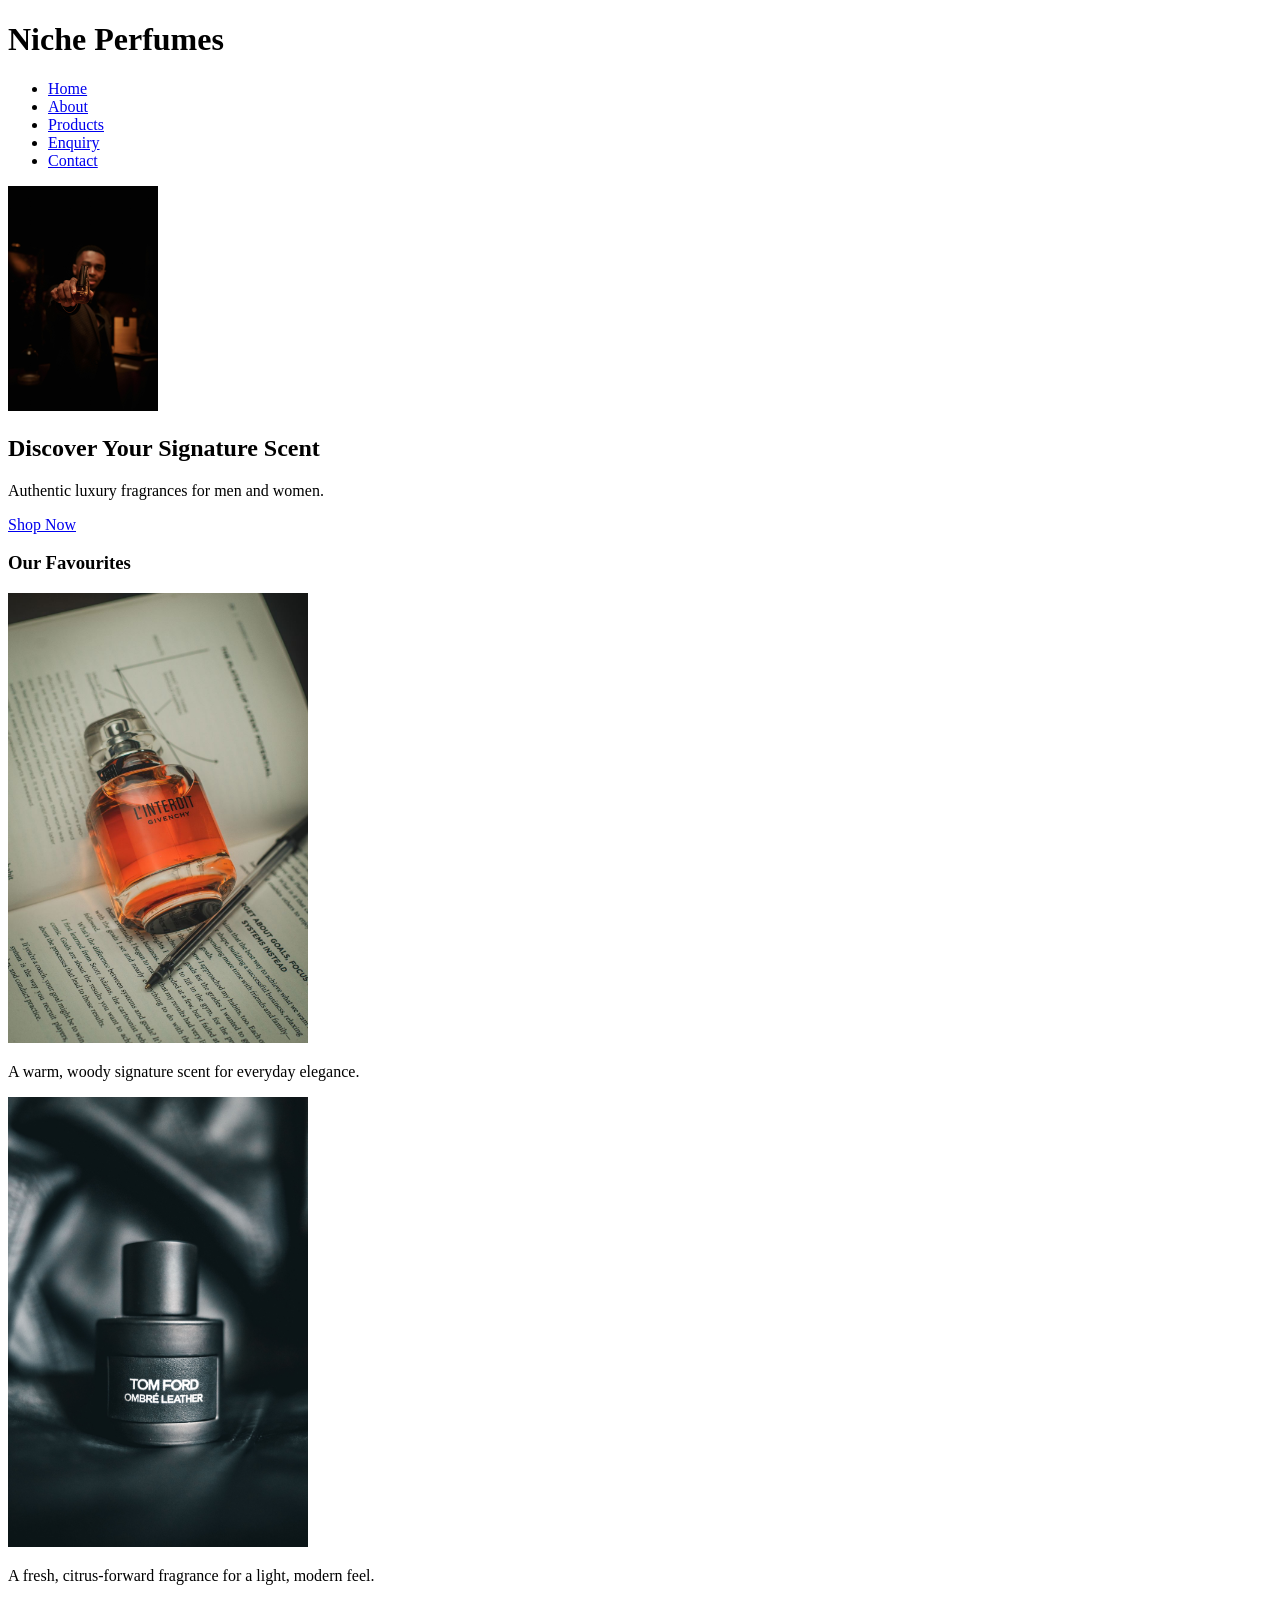
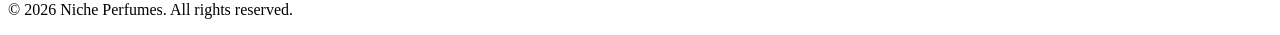
==== index.html @ 5447e138 "Add Part 1 HTML structure, images, and content" ====
<!DOCTYPE html>
<html lang="en">
<head>
    <meta charset="UTF-8">
    <meta name="viewport" content="width=device-width, initial-scale=1.0">
    <title>Niche Perfumes - Home</title>
    <link rel="stylesheet" href="css/style.css">
</head>
<body>

    <!-- Header and navigation -->
    <header>
        <h1>Niche Perfumes</h1>
        <nav>
            <ul>
                <li><a href="index.html">Home</a></li>
                <li><a href="about.html">About</a></li>
                <li><a href="products.html">Products</a></li>
                <li><a href="enquiry.html">Enquiry</a></li>
                <li><a href="contact.html">Contact</a></li>
            </ul>
        </nav>
    </header>

    <!-- Main content -->
    <main>
        <section class="hero">
            
    <img src="images/home/hero-perfume.jpg" alt="Luxury perfume bottle" width="150">
    <h2>Discover Your Signature Scent</h2>
    <p>Authentic luxury fragrances for men and women.</p>
    <a href="products.html" class="btn">Shop Now</a>
</section>

<section class="featured-products">
    <h3>Our Favourites</h3>
    <div class="product-preview">
        <img src="images/home/product-1.jpg" alt="Featured perfume 1" width="300">
        <p>A warm, woody signature scent for everyday elegance.</p>
    </div>
    <div class="product-preview">
        <img src="images/home/product-2.jpg" alt="Featured perfume 2" width="300">
        <p>A fresh, citrus-forward fragrance for a light, modern feel.</p>
    </div>
</section>
        </section>
    </main>

    <!-- Footer -->
    <footer>
        <p>&copy; 2026 Niche Perfumes. All rights reserved.</p>
    </footer>

</body>
</html>
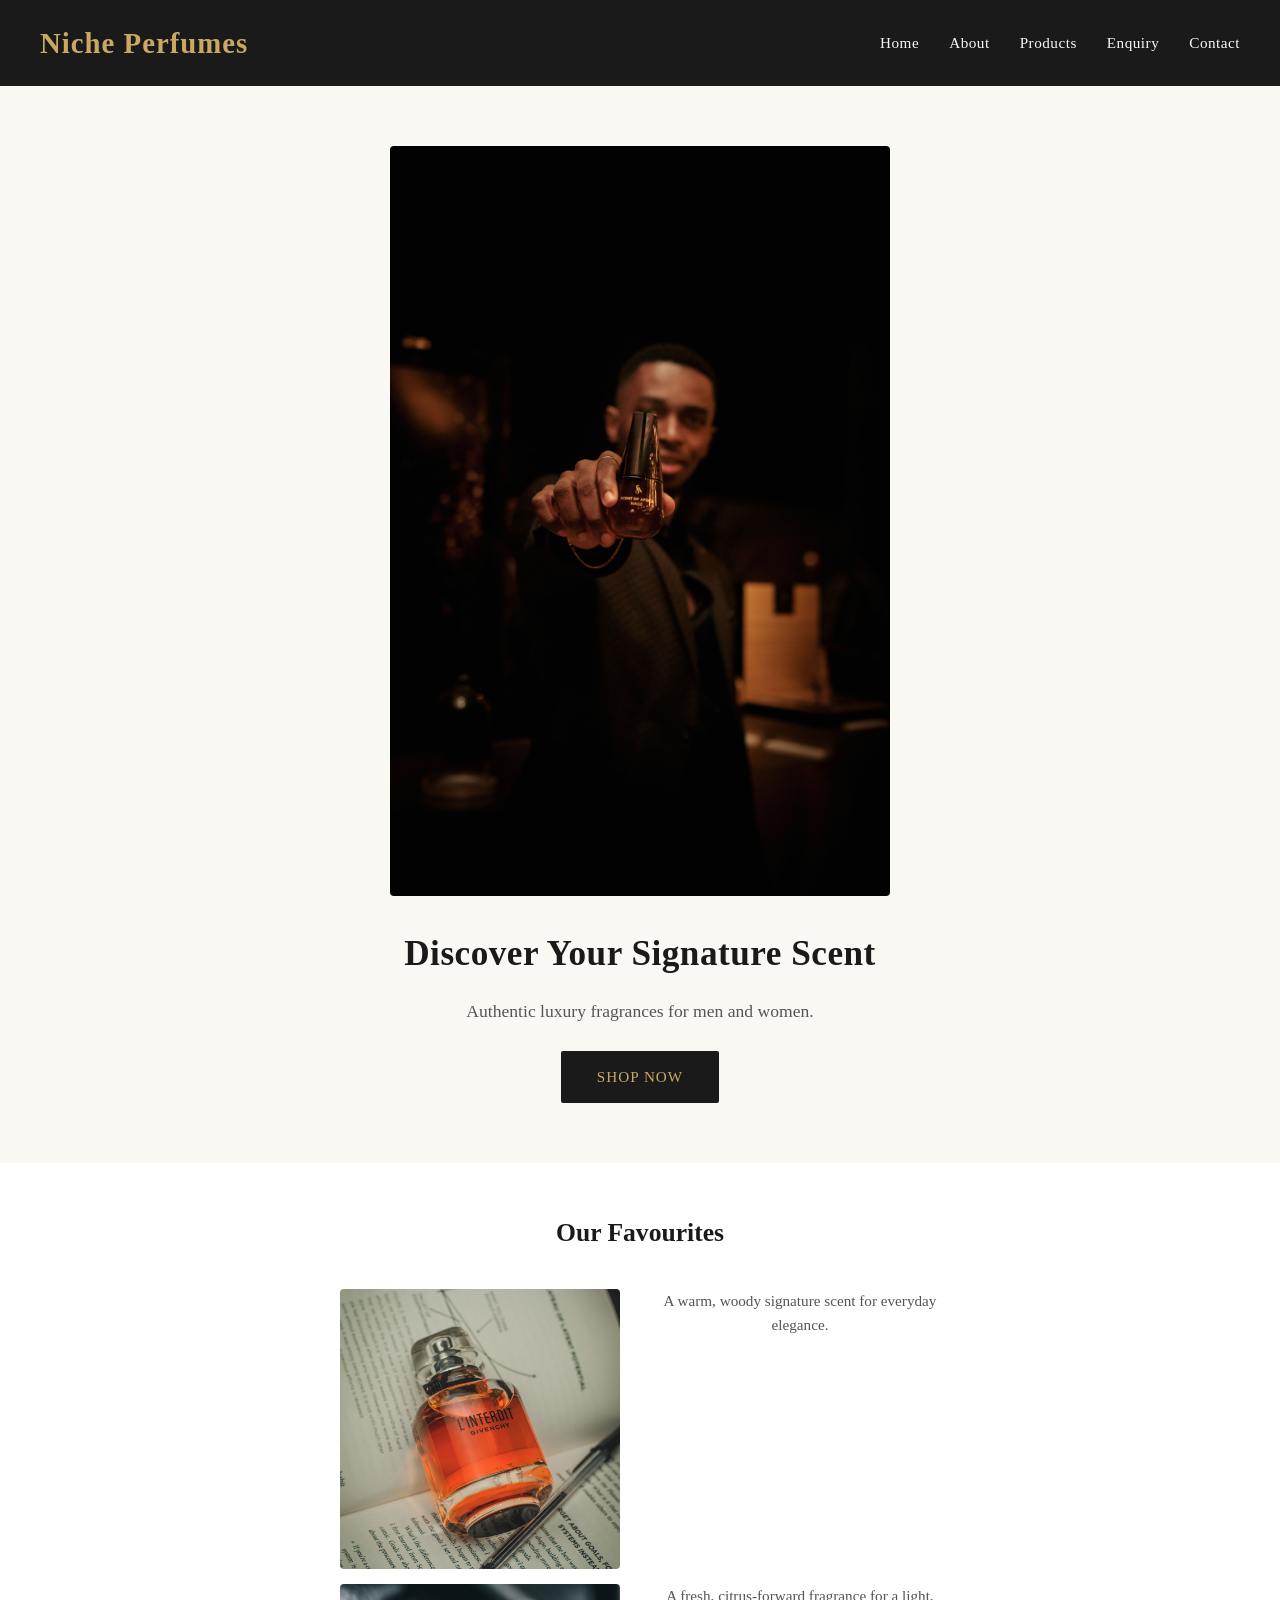
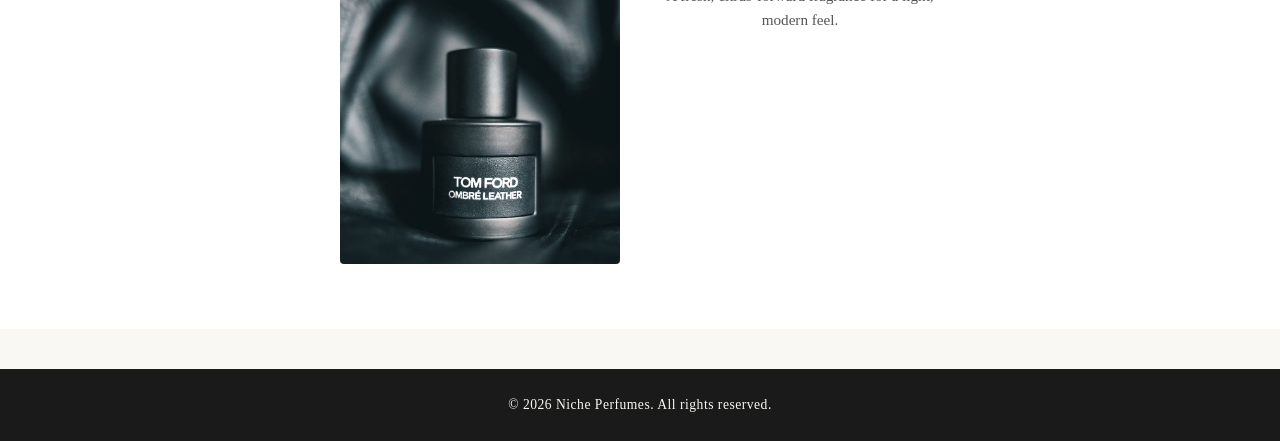
==== commit 1b91a500: "Add Part 2: CSS styling, responsive design, and responsive images" ====
--- a/index.html
+++ b/index.html
@@ -26,7 +26,13 @@
     <main>
         <section class="hero">
             
-    <img src="images/home/hero-perfume.jpg" alt="Luxury perfume bottle" width="150">
+    <img
+    src="images/home/hero-perfume.jpg"
+    srcset="images/home/hero-perfume-mobile.jpg 600w,
+            images/home/hero-perfume.jpg 1200w"
+    sizes="(max-width: 768px) 100vw, 500px"
+    alt="Luxury perfume bottle"
+    width="800">
     <h2>Discover Your Signature Scent</h2>
     <p>Authentic luxury fragrances for men and women.</p>
     <a href="products.html" class="btn">Shop Now</a>
--- a/css/style.css
+++ b/css/style.css
@@ -0,0 +1,448 @@
+/* ===== RESET & BASE STYLES ===== */
+* {
+    margin: 0;
+    padding: 0;
+    box-sizing: border-box;
+}
+
+body {
+    font-family: 'Georgia', serif;
+    background-color: #FAF8F3;
+    color: #1A1A1A;
+    line-height: 1.6;
+}
+
+a {
+    text-decoration: none;
+    color: inherit;
+}
+
+ul {
+    list-style: none;
+}
+
+img {
+    max-width: 100%;
+    height: auto;
+    display: block;
+}
+/* ===== HEADER & NAVIGATION ===== */
+header {
+    background-color: #1A1A1A;
+    padding: 20px 40px;
+    display: flex;
+    justify-content: space-between;
+    align-items: center;
+    flex-wrap: wrap;
+}
+
+header h1 {
+    color: #C9A961;
+    font-size: 1.8rem;
+    letter-spacing: 1px;
+}
+
+nav ul {
+    display: flex;
+    gap: 30px;
+}
+
+nav a {
+    color: #FAF8F3;
+    font-size: 0.95rem;
+    letter-spacing: 0.5px;
+    transition: color 0.3s ease;
+}
+
+nav a:hover {
+    color: #C9A961;
+}
+
+/* ===== HERO SECTION ===== */
+.hero {
+    text-align: center;
+    padding: 60px 20px;
+    background-color: #FAF8F3;
+}
+
+.hero img {
+    max-width: 500px;
+    margin: 0 auto 30px;
+    border-radius: 4px;
+}
+
+.hero h2 {
+    font-size: 2.2rem;
+    color: #1A1A1A;
+    margin-bottom: 15px;
+    letter-spacing: 0.5px;
+}
+
+.hero p {
+    font-size: 1.1rem;
+    color: #555555;
+    margin-bottom: 25px;
+}
+
+.hero .btn,
+.hero a.btn {
+    display: inline-block;
+    background-color: #1A1A1A;
+    color: #C9A961;
+    padding: 14px 36px;
+    font-size: 0.95rem;
+    letter-spacing: 1px;
+    text-transform: uppercase;
+    border-radius: 2px;
+    transition: background-color 0.3s ease;
+}
+
+.hero .btn:hover,
+.hero a.btn:hover {
+    background-color: #C9A961;
+    color: #1A1A1A;
+}
+
+/* ===== FEATURED PRODUCTS ===== */
+.featured-products {
+    padding: 50px 20px;
+    text-align: center;
+    background-color: #FFFFFF;
+}
+
+.featured-products h3 {
+    font-size: 1.6rem;
+    margin-bottom: 35px;
+    color: #1A1A1A;
+}
+
+.featured-products {
+    display: flex;
+    flex-direction: column;
+    align-items: center;
+}
+
+.product-preview {
+    display: flex;
+    justify-content: center;
+    gap: 40px;
+    flex-wrap: wrap;
+}
+
+.product-preview img {
+    width: 280px;
+    height: 280px;
+    object-fit: cover;
+    border-radius: 4px;
+    margin-bottom: 15px;
+}
+
+.product-preview p {
+    max-width: 280px;
+    font-size: 0.95rem;
+    color: #555555;
+}
+
+/* ===== FOOTER ===== */
+footer {
+    background-color: #1A1A1A;
+    color: #FAF8F3;
+    text-align: center;
+    padding: 25px 20px;
+    font-size: 0.85rem;
+    letter-spacing: 0.5px;
+    margin-top: 40px;
+}
+
+/* ===== ABOUT PAGE ===== */
+.about-content {
+    max-width: 800px;
+    margin: 0 auto;
+    padding: 60px 20px;
+}
+
+.about-content h2 {
+    font-size: 2rem;
+    color: #1A1A1A;
+    margin-bottom: 25px;
+    text-align: center;
+}
+
+.about-content img {
+    max-width: 600px;
+    margin: 0 auto 35px;
+    border-radius: 4px;
+}
+
+.about-content h3 {
+    font-size: 1.3rem;
+    color: #C9A961;
+    margin-top: 30px;
+    margin-bottom: 10px;
+}
+
+.about-content p {
+    font-size: 1rem;
+    color: #333333;
+    margin-bottom: 15px;
+}
+
+/* ===== PRODUCTS PAGE ===== */
+.products-intro {
+    max-width: 700px;
+    margin: 0 auto;
+    padding: 50px 20px 30px;
+    text-align: center;
+}
+
+.products-intro h2 {
+    font-size: 2rem;
+    color: #1A1A1A;
+    margin-bottom: 15px;
+}
+
+.products-intro p {
+    color: #555555;
+}
+
+.scent-family {
+    max-width: 700px;
+    margin: 0 auto;
+    padding: 30px 20px;
+    text-align: center;
+    border-bottom: 1px solid #E5E0D5;
+}
+
+.scent-family h3 {
+    font-size: 1.4rem;
+    color: #C9A961;
+    margin-bottom: 15px;
+}
+
+.scent-family img {
+    max-width: 300px;
+    margin: 0 auto 20px;
+    border-radius: 4px;
+}
+
+.scent-family p {
+    color: #333333;
+    max-width: 500px;
+    margin: 0 auto;
+}
+
+.more-collection {
+    max-width: 900px;
+    margin: 0 auto;
+    padding: 40px 20px;
+    text-align: center;
+}
+
+.more-collection h3 {
+    font-size: 1.4rem;
+    color: #1A1A1A;
+    margin-bottom: 25px;
+}
+
+.more-collection {
+    display: flex;
+    flex-direction: column;
+    align-items: center;
+}
+
+.more-collection img {
+    display: inline-block;
+    width: 220px;
+    height: 220px;
+    object-fit: cover;
+    border-radius: 4px;
+    margin: 10px;
+}
+
+/* ===== PRODUCTS PAGE ===== */
+.products-intro {
+    max-width: 700px;
+    margin: 0 auto;
+    padding: 50px 20px 30px;
+    text-align: center;
+}
+
+.products-intro h2 {
+    font-size: 2rem;
+    color: #1A1A1A;
+    margin-bottom: 15px;
+}
+
+.products-intro p {
+    color: #555555;
+}
+
+.scent-family {
+    max-width: 700px;
+    margin: 0 auto;
+    padding: 30px 20px;
+    text-align: center;
+    border-bottom: 1px solid #E5E0D5;
+}
+
+.scent-family h3 {
+    font-size: 1.4rem;
+    color: #C9A961;
+    margin-bottom: 15px;
+}
+
+.scent-family img {
+    max-width: 300px;
+    margin: 0 auto 20px;
+    border-radius: 4px;
+}
+
+.scent-family p {
+    color: #333333;
+    max-width: 500px;
+    margin: 0 auto;
+}
+
+.more-collection {
+    max-width: 900px;
+    margin: 0 auto;
+    padding: 40px 20px;
+    text-align: center;
+}
+
+.more-collection h3 {
+    font-size: 1.4rem;
+    color: #1A1A1A;
+    margin-bottom: 25px;
+}
+
+.more-collection {
+    display: flex;
+    flex-direction: column;
+    align-items: center;
+}
+
+.more-collection img {
+    display: inline-block;
+    width: 220px;
+    height: 220px;
+    object-fit: cover;
+    border-radius: 4px;
+    margin: 10px;
+}
+
+/* ===== CONTACT PAGE ===== */
+.contact-info {
+    max-width: 700px;
+    margin: 0 auto;
+    padding: 50px 20px 30px;
+    text-align: center;
+}
+
+.contact-info h2 {
+    font-size: 2rem;
+    color: #1A1A1A;
+    margin-bottom: 15px;
+}
+
+.contact-info > p {
+    color: #555555;
+    margin-bottom: 25px;
+}
+
+.contact-details {
+    display: inline-block;
+    text-align: left;
+    margin-bottom: 25px;
+}
+
+.contact-details li {
+    padding: 8px 0;
+    font-size: 1rem;
+    color: #333333;
+}
+
+.contact-details strong {
+    color: #C9A961;
+}
+
+.social-links a {
+    display: inline-block;
+    margin: 0 12px;
+    color: #1A1A1A;
+    font-weight: bold;
+    border-bottom: 1px solid #C9A961;
+    transition: color 0.3s ease;
+}
+
+.social-links a:hover {
+    color: #C9A961;
+}
+
+.map-section {
+    max-width: 900px;
+    margin: 40px auto 0;
+    padding: 0 20px 50px;
+    text-align: center;
+}
+
+.map-section h3 {
+    font-size: 1.4rem;
+    color: #1A1A1A;
+    margin-bottom: 20px;
+}
+
+.map-section iframe {
+    width: 100%;
+    border-radius: 4px;
+}
+
+/* ===== RESPONSIVE - TABLET & MOBILE ===== */
+@media (max-width: 768px) {
+    header {
+        flex-direction: column;
+        align-items: flex-start;
+        padding: 20px;
+    }
+
+    header h1 {
+        margin-bottom: 15px;
+    }
+
+    nav ul {
+        flex-wrap: wrap;
+        gap: 15px;
+    }
+
+    .hero img {
+        max-width: 100%;
+    }
+
+    .hero h2 {
+        font-size: 1.6rem;
+    }
+
+    .product-preview {
+        flex-direction: column;
+    }
+
+    .about-content img,
+    .scent-family img {
+        max-width: 100%;
+    }
+}
+
+@media (max-width: 480px) {
+    header h1 {
+        font-size: 1.4rem;
+    }
+
+    .hero h2 {
+        font-size: 1.3rem;
+    }
+
+    nav ul {
+        flex-direction: column;
+        gap: 10px;
+    }
+}
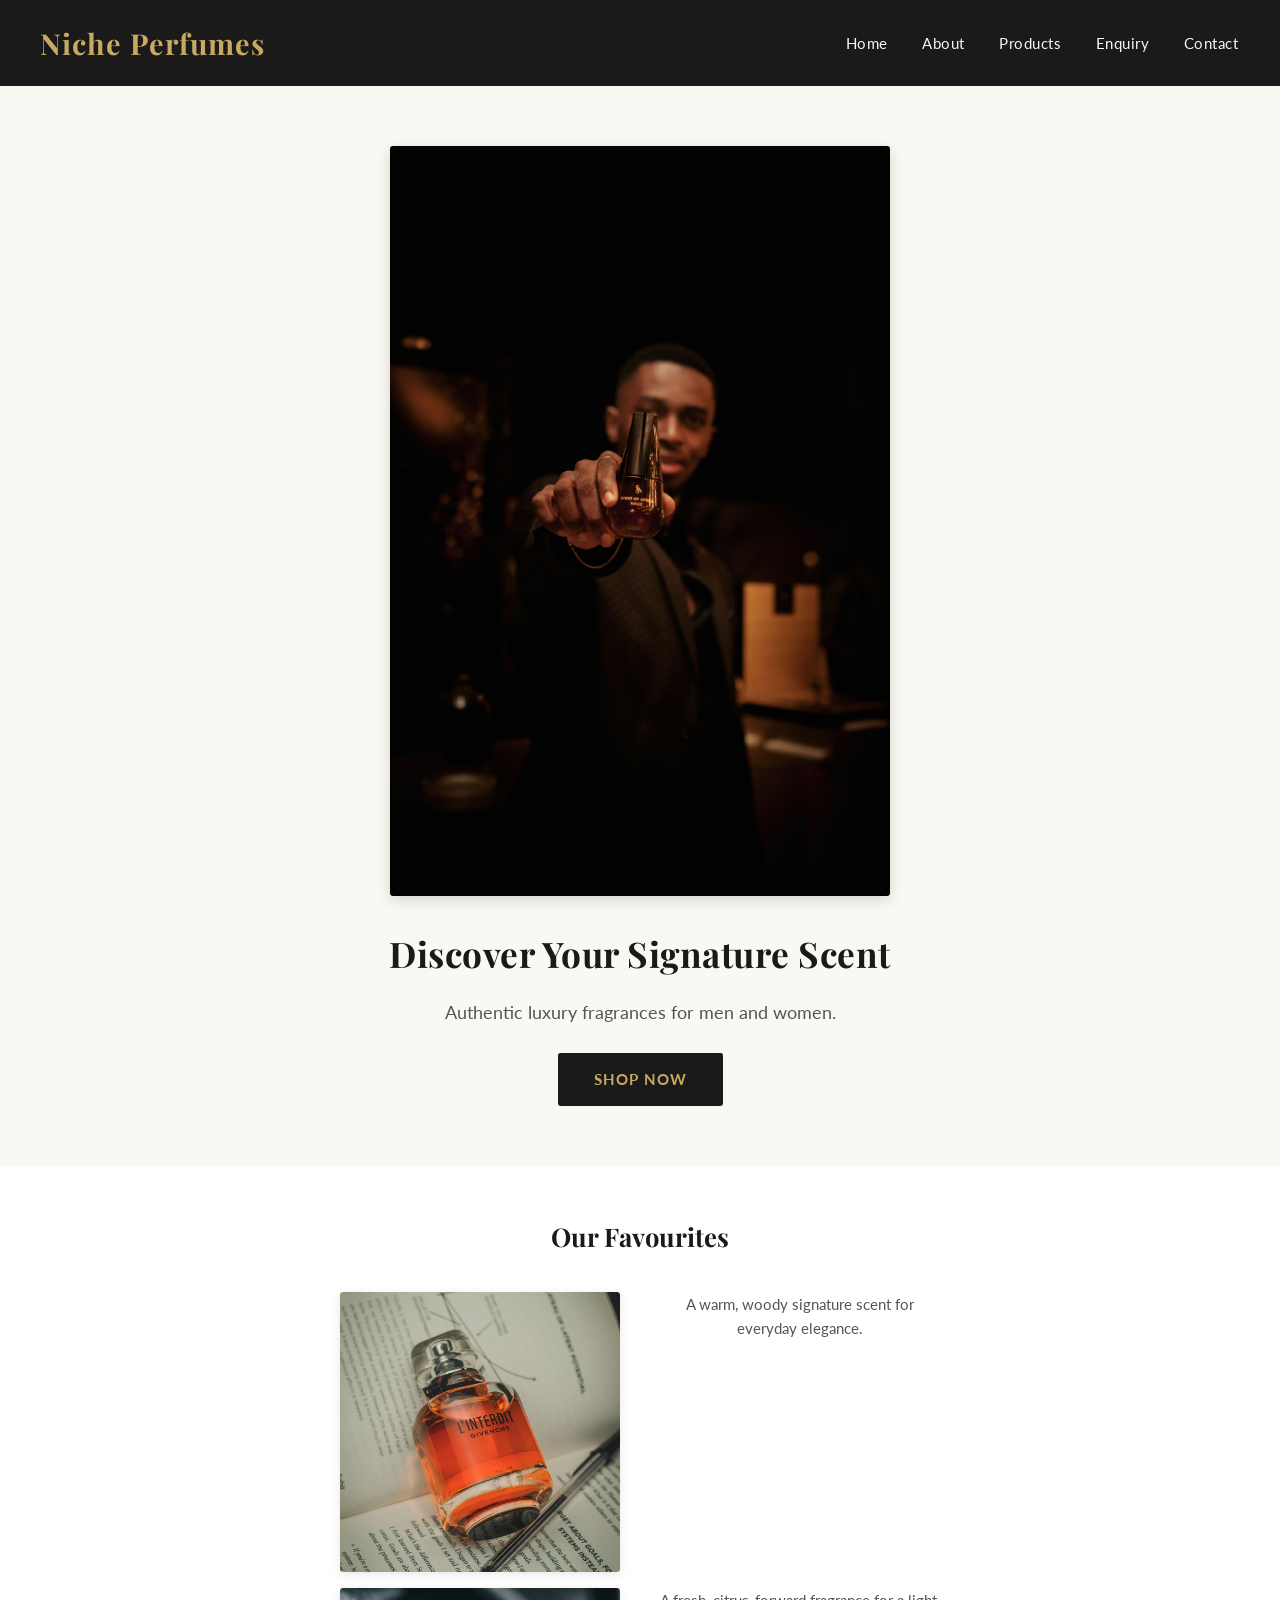
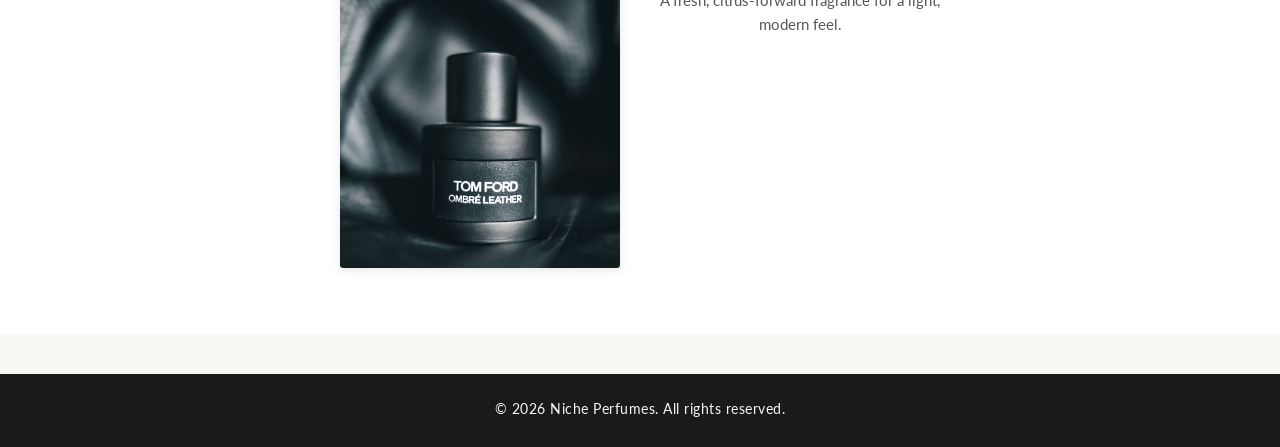
==== commit a8d1890b: "Fix box-shadow, font-weight, relative units, picture element, prices, and update screenshots" ====
--- a/index.html
+++ b/index.html
@@ -26,13 +26,11 @@
     <main>
         <section class="hero">
             
-    <img
-    src="images/home/hero-perfume.jpg"
-    srcset="images/home/hero-perfume-mobile.jpg 600w,
-            images/home/hero-perfume.jpg 1200w"
-    sizes="(max-width: 768px) 100vw, 500px"
-    alt="Luxury perfume bottle"
-    width="800">
+    <picture>
+    <source media="(max-width: 768px)" srcset="images/home/hero-perfume-mobile.jpg">
+    <source media="(min-width: 769px)" srcset="images/home/hero-perfume.jpg">
+    <img src="images/home/hero-perfume.jpg" alt="Luxury perfume bottle">
+</picture>
     <h2>Discover Your Signature Scent</h2>
     <p>Authentic luxury fragrances for men and women.</p>
     <a href="products.html" class="btn">Shop Now</a>
--- a/css/style.css
+++ b/css/style.css
@@ -1,3 +1,31 @@
+/* ===== GOOGLE FONTS ===== */
+@import url('https://fonts.googleapis.com/css2?family=Playfair+Display:wght@400;700&family=Lato:wght@400;700&display=swap');
+
+/* ===== DESIGN TOKENS (CSS VARIABLES) ===== */
+:root {
+    --color-black: #1A1A1A;
+    --color-gold: #C9A961;
+    --color-ivory: #FAF8F3;
+    --color-grey: #8A8A8A;
+    --color-white: #FFFFFF;
+    --color-text: #333333;
+    --color-text-muted: #555555;
+    --color-border: #E5E0D5;
+
+    --font-heading: 'Playfair Display', 'Georgia', serif;
+    --font-body: 'Lato', sans-serif;
+
+    --spacing-sm: 1rem;
+    --spacing-md: 1.6rem;
+    --spacing-lg: 2.5rem;
+    --spacing-xl: 3.75rem;
+
+    --radius-sm: 0.2rem;
+    --radius-md: 0.4rem;
+
+    --transition: 0.3s ease;
+}
+
 /* ===== RESET & BASE STYLES ===== */
 * {
     margin: 0;
@@ -6,10 +34,16 @@
 }
 
 body {
-    font-family: 'Georgia', serif;
-    background-color: #FAF8F3;
-    color: #1A1A1A;
+    font-family: var(--font-body);
+    font-weight: 400;
+    background-color: var(--color-ivory);
+    color: var(--color-black);
     line-height: 1.6;
+}
+
+h1, h2, h3 {
+    font-family: var(--font-heading);
+    font-weight: 700;
 }
 
 a {
@@ -26,10 +60,11 @@
     height: auto;
     display: block;
 }
+
 /* ===== HEADER & NAVIGATION ===== */
 header {
-    background-color: #1A1A1A;
-    padding: 20px 40px;
+    background-color: var(--color-black);
+    padding: 1.25rem var(--spacing-lg);
     display: flex;
     justify-content: space-between;
     align-items: center;
@@ -37,364 +72,456 @@
 }
 
 header h1 {
-    color: #C9A961;
+    color: var(--color-gold);
     font-size: 1.8rem;
     letter-spacing: 1px;
 }
 
 nav ul {
     display: flex;
-    gap: 30px;
+    gap: 1.9rem;
+    width: 100%;
+    max-width: 100%;
 }
 
 nav a {
-    color: #FAF8F3;
+    color: var(--color-ivory);
+    font-weight: 400;
     font-size: 0.95rem;
     letter-spacing: 0.5px;
-    transition: color 0.3s ease;
-}
-
-nav a:hover {
-    color: #C9A961;
+    transition: color var(--transition);
+    padding: 4px 2px;
+}
+
+nav a:hover,
+nav a:focus-visible {
+    color: var(--color-gold);
+    outline: none;
+}
+
+nav a:active {
+    color: var(--color-white);
 }
 
 /* ===== HERO SECTION ===== */
 .hero {
     text-align: center;
-    padding: 60px 20px;
-    background-color: #FAF8F3;
+    padding: var(--spacing-xl) 1.25rem;
+    background-color: var(--color-ivory);
 }
 
 .hero img {
+    width: 100%;
     max-width: 500px;
-    margin: 0 auto 30px;
-    border-radius: 4px;
+    margin: 0 auto 1.9rem;
+    border-radius: var(--radius-sm);
+    box-shadow: 0 4px 14px rgba(0, 0, 0, 0.15);
 }
 
 .hero h2 {
     font-size: 2.2rem;
-    color: #1A1A1A;
-    margin-bottom: 15px;
+    color: var(--color-black);
+    margin-bottom: var(--spacing-sm);
     letter-spacing: 0.5px;
 }
 
 .hero p {
     font-size: 1.1rem;
-    color: #555555;
-    margin-bottom: 25px;
+    font-weight: 400;
+    color: var(--color-text-muted);
+    margin-bottom: var(--spacing-md);
 }
 
 .hero .btn,
 .hero a.btn {
     display: inline-block;
-    background-color: #1A1A1A;
-    color: #C9A961;
-    padding: 14px 36px;
+    background-color: var(--color-black);
+    color: var(--color-gold);
+    font-weight: 700;
+    padding: 0.9rem 2.25rem;
     font-size: 0.95rem;
     letter-spacing: 1px;
     text-transform: uppercase;
-    border-radius: 2px;
-    transition: background-color 0.3s ease;
+    border-radius: 0.15rem;
+    transition: background-color var(--transition);
 }
 
 .hero .btn:hover,
-.hero a.btn:hover {
-    background-color: #C9A961;
-    color: #1A1A1A;
+.hero a.btn:hover,
+.hero .btn:focus-visible {
+    background-color: var(--color-gold);
+    color: var(--color-black);
+    outline: none;
+}
+
+.hero .btn:active {
+    background-color: var(--color-white);
 }
 
 /* ===== FEATURED PRODUCTS ===== */
 .featured-products {
-    padding: 50px 20px;
-    text-align: center;
-    background-color: #FFFFFF;
-}
-
-.featured-products h3 {
-    font-size: 1.6rem;
-    margin-bottom: 35px;
-    color: #1A1A1A;
-}
-
-.featured-products {
+    padding: 3.125rem 1.25rem;
+    text-align: center;
+    background-color: var(--color-white);
     display: flex;
     flex-direction: column;
     align-items: center;
 }
 
+.featured-products h3 {
+    font-size: 1.6rem;
+    margin-bottom: 2.2rem;
+    color: var(--color-black);
+}
+
 .product-preview {
     display: flex;
     justify-content: center;
-    gap: 40px;
+    gap: var(--spacing-lg);
     flex-wrap: wrap;
+    width: 100%;
 }
 
 .product-preview img {
     width: 280px;
+    max-width: 100%;
     height: 280px;
     object-fit: cover;
-    border-radius: 4px;
-    margin-bottom: 15px;
+    border-radius: var(--radius-sm);
+    margin-bottom: var(--spacing-sm);
+    box-shadow: 0 2px 10px rgba(0, 0, 0, 0.1);
+    transition: transform var(--transition);
+}
+
+.product-preview img:hover {
+    transform: scale(1.03);
 }
 
 .product-preview p {
     max-width: 280px;
     font-size: 0.95rem;
-    color: #555555;
+    font-weight: 400;
+    color: var(--color-text-muted);
 }
 
 /* ===== FOOTER ===== */
 footer {
-    background-color: #1A1A1A;
-    color: #FAF8F3;
-    text-align: center;
-    padding: 25px 20px;
+    background-color: var(--color-black);
+    color: var(--color-ivory);
+    text-align: center;
+    padding: var(--spacing-md) 1.25rem;
     font-size: 0.85rem;
     letter-spacing: 0.5px;
-    margin-top: 40px;
+    margin-top: var(--spacing-lg);
 }
 
 /* ===== ABOUT PAGE ===== */
 .about-content {
     max-width: 800px;
-    margin: 0 auto;
-    padding: 60px 20px;
+    width: 100%;
+    margin: 0 auto;
+    padding: var(--spacing-xl) 1.25rem;
 }
 
 .about-content h2 {
     font-size: 2rem;
-    color: #1A1A1A;
-    margin-bottom: 25px;
+    color: var(--color-black);
+    margin-bottom: var(--spacing-md);
     text-align: center;
 }
 
 .about-content img {
+    width: 100%;
     max-width: 600px;
-    margin: 0 auto 35px;
-    border-radius: 4px;
+    margin: 0 auto var(--spacing-md);
+    border-radius: var(--radius-sm);
+    box-shadow: 0 4px 14px rgba(0, 0, 0, 0.12);
 }
 
 .about-content h3 {
     font-size: 1.3rem;
-    color: #C9A961;
-    margin-top: 30px;
-    margin-bottom: 10px;
+    color: var(--color-gold);
+    margin-top: 1.9rem;
+    margin-bottom: 0.6rem;
 }
 
 .about-content p {
     font-size: 1rem;
-    color: #333333;
-    margin-bottom: 15px;
+    font-weight: 400;
+    color: var(--color-text);
+    margin-bottom: var(--spacing-sm);
 }
 
 /* ===== PRODUCTS PAGE ===== */
 .products-intro {
     max-width: 700px;
-    margin: 0 auto;
-    padding: 50px 20px 30px;
+    width: 100%;
+    margin: 0 auto;
+    padding: 3.125rem 1.25rem var(--spacing-md);
     text-align: center;
 }
 
 .products-intro h2 {
     font-size: 2rem;
-    color: #1A1A1A;
-    margin-bottom: 15px;
+    color: var(--color-black);
+    margin-bottom: var(--spacing-sm);
 }
 
 .products-intro p {
-    color: #555555;
+    font-weight: 400;
+    color: var(--color-text-muted);
 }
 
 .scent-family {
     max-width: 700px;
-    margin: 0 auto;
-    padding: 30px 20px;
-    text-align: center;
-    border-bottom: 1px solid #E5E0D5;
+    width: 100%;
+    margin: 0 auto;
+    padding: 1.9rem 1.25rem;
+    text-align: center;
+    border-bottom: 1px solid var(--color-border);
 }
 
 .scent-family h3 {
     font-size: 1.4rem;
-    color: #C9A961;
-    margin-bottom: 15px;
+    color: var(--color-gold);
+    margin-bottom: var(--spacing-sm);
 }
 
 .scent-family img {
+    width: 100%;
     max-width: 300px;
-    margin: 0 auto 20px;
-    border-radius: 4px;
+    margin: 0 auto var(--spacing-sm);
+    border-radius: var(--radius-sm);
+    box-shadow: 0 3px 10px rgba(0, 0, 0, 0.1);
 }
 
 .scent-family p {
-    color: #333333;
+    font-weight: 400;
+    color: var(--color-text);
     max-width: 500px;
     margin: 0 auto;
 }
 
+.scent-family .price {
+    display: inline-block;
+    background-color: var(--color-gold);
+    color: var(--color-black);
+    font-weight: 700;
+    font-size: 0.9rem;
+    padding: 0.4rem 1rem;
+    border-radius: var(--radius-sm);
+    margin-top: 0.8rem;
+}
+
+/* Gallery: CSS Grid, responsive without extra media queries */
 .more-collection {
     max-width: 900px;
-    margin: 0 auto;
-    padding: 40px 20px;
-    text-align: center;
+    width: 100%;
+    margin: 0 auto;
+    padding: var(--spacing-lg) 1.25rem;
+    text-align: center;
+    display: grid;
+    grid-template-columns: repeat(auto-fit, minmax(200px, 1fr));
+    gap: 1.25rem;
 }
 
 .more-collection h3 {
+    grid-column: 1 / -1;
     font-size: 1.4rem;
-    color: #1A1A1A;
-    margin-bottom: 25px;
-}
-
-.more-collection {
-    display: flex;
-    flex-direction: column;
-    align-items: center;
-}
-
-.more-collection img {
-    display: inline-block;
-    width: 220px;
+    color: var(--color-black);
+    margin-bottom: var(--spacing-md);
+}
+
+.collection-item img {
+    width: 100%;
     height: 220px;
     object-fit: cover;
-    border-radius: 4px;
-    margin: 10px;
-}
-
-/* ===== PRODUCTS PAGE ===== */
-.products-intro {
-    max-width: 700px;
-    margin: 0 auto;
-    padding: 50px 20px 30px;
-    text-align: center;
-}
-
-.products-intro h2 {
+    border-radius: var(--radius-sm);
+    box-shadow: 0 3px 10px rgba(0, 0, 0, 0.1);
+    transition: transform var(--transition);
+}
+
+.collection-item img:hover {
+    transform: scale(1.03);
+}
+
+.collection-item .price {
+    display: inline-block;
+    background-color: var(--color-gold);
+    color: var(--color-black);
+    font-weight: 700;
+    font-size: 0.9rem;
+    padding: 0.4rem 1rem;
+    border-radius: var(--radius-sm);
+    margin-top: 0.8rem;
+}
+
+/* ===== ENQUIRY PAGE ===== */
+.enquiry-form {
+    max-width: 600px;
+    width: 100%;
+    margin: 0 auto;
+    text-align: center;
+}
+
+.enquiry-form h2 {
     font-size: 2rem;
-    color: #1A1A1A;
-    margin-bottom: 15px;
-}
-
-.products-intro p {
-    color: #555555;
-}
-
-.scent-family {
-    max-width: 700px;
-    margin: 0 auto;
-    padding: 30px 20px;
-    text-align: center;
-    border-bottom: 1px solid #E5E0D5;
-}
-
-.scent-family h3 {
-    font-size: 1.4rem;
-    color: #C9A961;
-    margin-bottom: 15px;
-}
-
-.scent-family img {
-    max-width: 300px;
-    margin: 0 auto 20px;
-    border-radius: 4px;
-}
-
-.scent-family p {
-    color: #333333;
-    max-width: 500px;
-    margin: 0 auto;
-}
-
-.more-collection {
-    max-width: 900px;
-    margin: 0 auto;
-    padding: 40px 20px;
-    text-align: center;
-}
-
-.more-collection h3 {
-    font-size: 1.4rem;
-    color: #1A1A1A;
-    margin-bottom: 25px;
-}
-
-.more-collection {
-    display: flex;
-    flex-direction: column;
-    align-items: center;
-}
-
-.more-collection img {
-    display: inline-block;
-    width: 220px;
-    height: 220px;
-    object-fit: cover;
-    border-radius: 4px;
-    margin: 10px;
+    color: var(--color-black);
+    margin-bottom: var(--spacing-sm);
+}
+
+.enquiry-form > p {
+    font-weight: 400;
+    color: var(--color-text);
+    margin-bottom: var(--spacing-md);
+}
+
+.enquiry-form form {
+    background-color: var(--color-white);
+    padding: 1.9rem;
+    border-radius: var(--radius-md);
+    text-align: left;
+    box-shadow: 0 4px 12px rgba(0, 0, 0, 0.08);
+}
+
+.enquiry-form label {
+    display: block;
+    font-size: 0.9rem;
+    font-weight: 700;
+    color: var(--color-black);
+    margin-top: 1.1rem;
+    margin-bottom: 0.4rem;
+}
+
+.enquiry-form input,
+.enquiry-form select,
+.enquiry-form textarea {
+    width: 100%;
+    padding: 0.6rem 0.75rem;
+    border: 1px solid var(--color-gold);
+    border-radius: var(--radius-sm);
+    font-family: inherit;
+    font-weight: 400;
+    font-size: 0.95rem;
+    transition: border-color var(--transition);
+}
+
+.enquiry-form input:focus-visible,
+.enquiry-form select:focus-visible,
+.enquiry-form textarea:focus-visible {
+    outline: none;
+    border-color: var(--color-black);
+}
+
+.enquiry-form button {
+    display: block;
+    width: 100%;
+    background-color: var(--color-black);
+    color: var(--color-gold);
+    font-weight: 700;
+    padding: 0.9rem;
+    margin-top: var(--spacing-sm);
+    border: none;
+    border-radius: var(--radius-sm);
+    font-size: 1rem;
+    letter-spacing: 1px;
+    text-transform: uppercase;
+    cursor: pointer;
+    transition: background-color var(--transition);
+}
+
+.enquiry-form button:hover,
+.enquiry-form button:focus-visible {
+    background-color: var(--color-gold);
+    color: var(--color-black);
+    outline: none;
+}
+
+.enquiry-form button:active {
+    background-color: var(--color-white);
+}
+
+.enquiry-form .note {
+    text-align: center;
+    color: var(--color-grey);
+    font-weight: 400;
+    font-size: 0.85rem;
+    margin-top: var(--spacing-sm);
 }
 
 /* ===== CONTACT PAGE ===== */
 .contact-info {
     max-width: 700px;
-    margin: 0 auto;
-    padding: 50px 20px 30px;
+    width: 100%;
+    margin: 0 auto;
+    padding: 3.125rem 1.25rem var(--spacing-md);
     text-align: center;
 }
 
 .contact-info h2 {
     font-size: 2rem;
-    color: #1A1A1A;
-    margin-bottom: 15px;
+    color: var(--color-black);
+    margin-bottom: var(--spacing-sm);
 }
 
 .contact-info > p {
-    color: #555555;
-    margin-bottom: 25px;
+    font-weight: 400;
+    color: var(--color-text-muted);
+    margin-bottom: var(--spacing-md);
 }
 
 .contact-details {
     display: inline-block;
     text-align: left;
-    margin-bottom: 25px;
+    margin-bottom: var(--spacing-md);
 }
 
 .contact-details li {
-    padding: 8px 0;
+    padding: 0.5rem 0;
     font-size: 1rem;
-    color: #333333;
+    font-weight: 400;
+    color: var(--color-text);
 }
 
 .contact-details strong {
-    color: #C9A961;
+    color: var(--color-gold);
 }
 
 .social-links a {
     display: inline-block;
-    margin: 0 12px;
-    color: #1A1A1A;
-    font-weight: bold;
-    border-bottom: 1px solid #C9A961;
-    transition: color 0.3s ease;
-}
-
-.social-links a:hover {
-    color: #C9A961;
+    margin: 0 0.75rem;
+    color: var(--color-black);
+    font-weight: 700;
+    border-bottom: 1px solid var(--color-gold);
+    transition: color var(--transition);
+}
+
+.social-links a:hover,
+.social-links a:focus-visible {
+    color: var(--color-gold);
+    outline: none;
 }
 
 .map-section {
     max-width: 900px;
-    margin: 40px auto 0;
-    padding: 0 20px 50px;
+    width: 100%;
+    margin: var(--spacing-lg) auto 0;
+    padding: 0 1.25rem 3.125rem;
     text-align: center;
 }
 
 .map-section h3 {
     font-size: 1.4rem;
-    color: #1A1A1A;
-    margin-bottom: 20px;
+    color: var(--color-black);
+    margin-bottom: 1.25rem;
 }
 
 .map-section iframe {
     width: 100%;
-    border-radius: 4px;
+    height: 400px;
+    border: 0;
+    border-radius: var(--radius-sm);
+    box-shadow: 0 3px 10px rgba(0, 0, 0, 0.1);
 }
 
 /* ===== RESPONSIVE - TABLET & MOBILE ===== */
@@ -402,16 +529,16 @@
     header {
         flex-direction: column;
         align-items: flex-start;
-        padding: 20px;
+        padding: 1.25rem;
     }
 
     header h1 {
-        margin-bottom: 15px;
+        margin-bottom: var(--spacing-sm);
     }
 
     nav ul {
         flex-wrap: wrap;
-        gap: 15px;
+        gap: var(--spacing-sm);
     }
 
     .hero img {
@@ -443,6 +570,6 @@
 
     nav ul {
         flex-direction: column;
-        gap: 10px;
+        gap: 0.6rem;
     }
 }
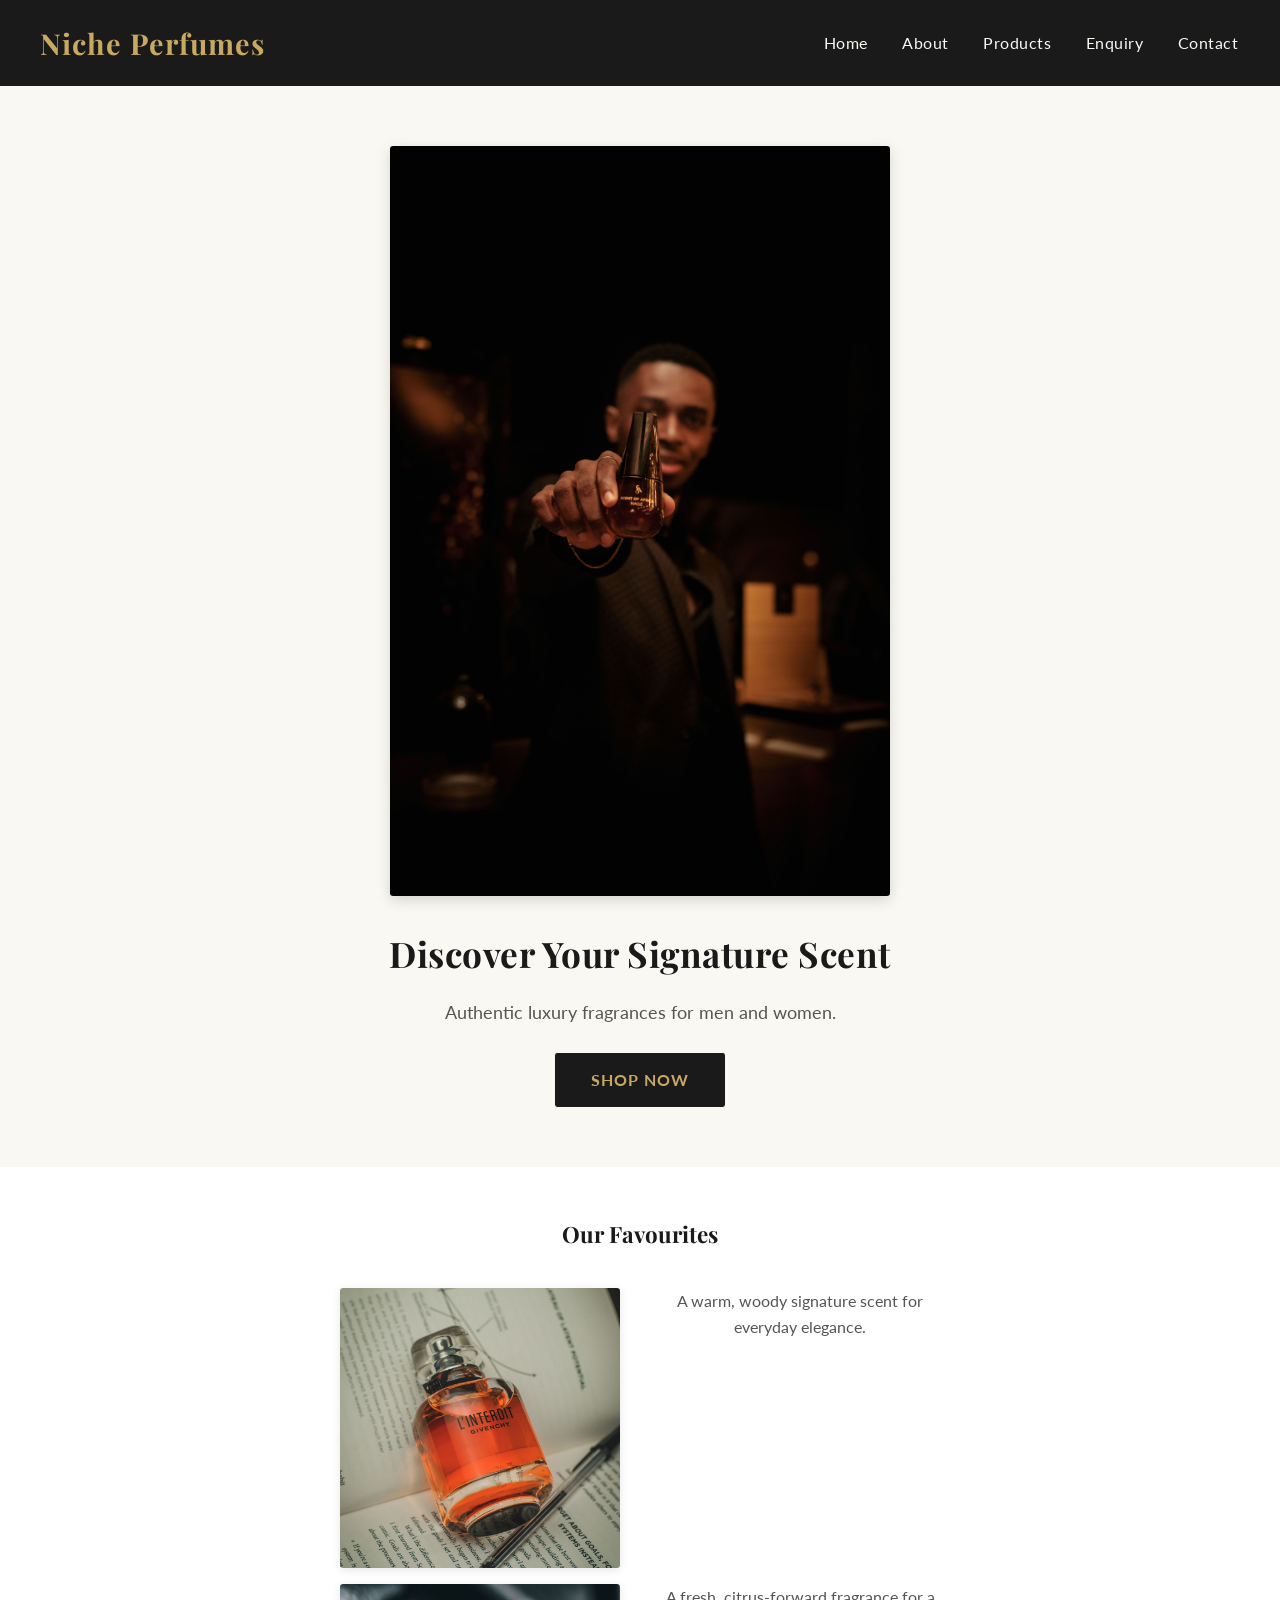
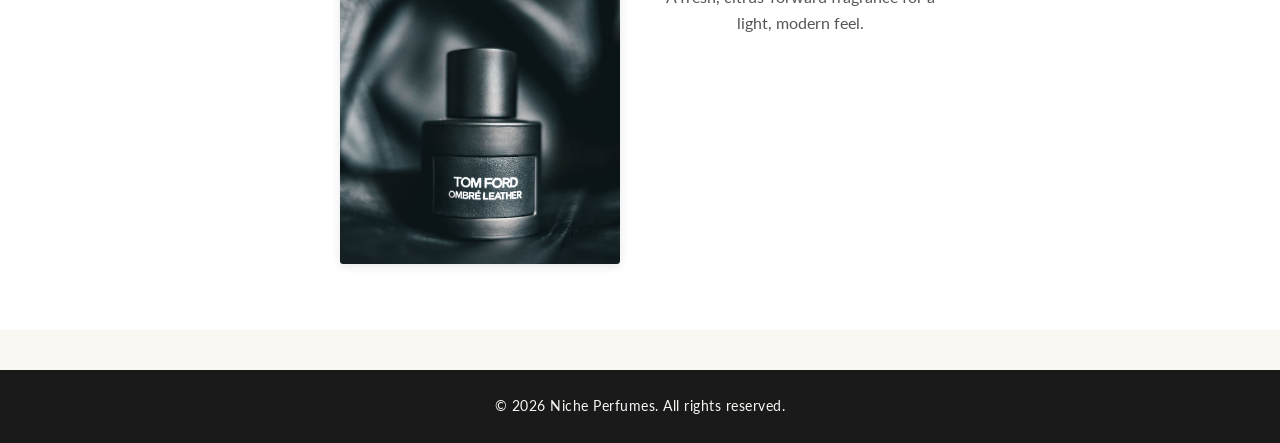
==== commit d395b408: "Add mobile hamburger navigation toggle with JavaScript on all pages" ====
--- a/index.html
+++ b/index.html
@@ -9,18 +9,22 @@
 <body>
 
     <!-- Header and navigation -->
-    <header>
-        <h1>Niche Perfumes</h1>
-        <nav>
-            <ul>
-                <li><a href="index.html">Home</a></li>
-                <li><a href="about.html">About</a></li>
-                <li><a href="products.html">Products</a></li>
-                <li><a href="enquiry.html">Enquiry</a></li>
-                <li><a href="contact.html">Contact</a></li>
-            </ul>
-        </nav>
-    </header>
+   <header>
+    <h1>Niche Perfumes</h1>
+    <!-- Hamburger button: only visible on small screens (see CSS) -->
+    <button class="nav-toggle" aria-label="Toggle navigation menu" aria-expanded="false" aria-controls="main-nav">
+        &#9776;
+    </button>
+    <nav id="main-nav">
+        <ul>
+            <li><a href="index.html">Home</a></li>
+            <li><a href="about.html">About</a></li>
+            <li><a href="products.html">Products</a></li>
+            <li><a href="enquiry.html">Enquiry</a></li>
+            <li><a href="contact.html">Contact</a></li>
+        </ul>
+    </nav>
+</header>
 
     <!-- Main content -->
     <main>
@@ -39,21 +43,22 @@
 <section class="featured-products">
     <h3>Our Favourites</h3>
     <div class="product-preview">
-        <img src="images/home/product-1.jpg" alt="Featured perfume 1" width="300">
+        <img src="images/home/product-1.jpg" alt="Featured perfume 1">
         <p>A warm, woody signature scent for everyday elegance.</p>
     </div>
     <div class="product-preview">
-        <img src="images/home/product-2.jpg" alt="Featured perfume 2" width="300">
+        <img src="images/home/product-2.jpg" alt="Featured perfume 2">
         <p>A fresh, citrus-forward fragrance for a light, modern feel.</p>
     </div>
 </section>
-        </section>
+
     </main>
 
     <!-- Footer -->
     <footer>
         <p>&copy; 2026 Niche Perfumes. All rights reserved.</p>
     </footer>
-
+    
+    <script src="js/main.js"></script>
 </body>
 </html>
--- a/css/style.css
+++ b/css/style.css
@@ -24,6 +24,17 @@
     --radius-md: 0.4rem;
 
     --transition: 0.3s ease;
+
+    /* Type scale: every font-size in the site uses these tokens.
+       The heading sizes are redefined in the media queries below,
+       so the whole type scale shrinks on tablet and mobile. */
+    --font-size-sm: 0.85rem;
+    --font-size-base: 1rem;
+    --font-size-lg: 1.1rem;
+    --font-size-h3: 1.4rem;
+    --font-size-h2: 2rem;
+    --font-size-hero: 2.2rem;
+    --font-size-logo: 1.8rem;
 }
 
 /* ===== RESET & BASE STYLES ===== */
@@ -38,6 +49,7 @@
     font-weight: 400;
     background-color: var(--color-ivory);
     color: var(--color-black);
+    font-size: var(--font-size-base);
     line-height: 1.6;
 }
 
@@ -73,7 +85,7 @@
 
 header h1 {
     color: var(--color-gold);
-    font-size: 1.8rem;
+    font-size: var(--font-size-logo);
     letter-spacing: 1px;
 }
 
@@ -87,7 +99,7 @@
 nav a {
     color: var(--color-ivory);
     font-weight: 400;
-    font-size: 0.95rem;
+    font-size: var(--font-size-base);
     letter-spacing: 0.5px;
     transition: color var(--transition);
     padding: 4px 2px;
@@ -103,6 +115,32 @@
     color: var(--color-white);
 }
 
+/* Hamburger button: hidden on desktop, shown on tablet and mobile.
+   js/main.js opens and closes the menu when it is clicked. */
+.nav-toggle {
+    display: none;
+    background: none;
+    border: 1px solid var(--color-gold);
+    border-radius: var(--radius-sm);
+    color: var(--color-gold);
+    font-size: var(--font-size-h3);
+    line-height: 1;
+    padding: 0.3rem 0.6rem;
+    cursor: pointer;
+    transition: background-color var(--transition), color var(--transition);
+}
+
+.nav-toggle:hover,
+.nav-toggle:focus-visible {
+    background-color: var(--color-gold);
+    color: var(--color-black);
+    outline: none;
+}
+
+.nav-toggle:active {
+    background-color: var(--color-white);
+}
+
 /* ===== HERO SECTION ===== */
 .hero {
     text-align: center;
@@ -119,14 +157,14 @@
 }
 
 .hero h2 {
-    font-size: 2.2rem;
+    font-size: var(--font-size-hero);
     color: var(--color-black);
     margin-bottom: var(--spacing-sm);
     letter-spacing: 0.5px;
 }
 
 .hero p {
-    font-size: 1.1rem;
+    font-size: var(--font-size-lg);
     font-weight: 400;
     color: var(--color-text-muted);
     margin-bottom: var(--spacing-md);
@@ -139,7 +177,7 @@
     color: var(--color-gold);
     font-weight: 700;
     padding: 0.9rem 2.25rem;
-    font-size: 0.95rem;
+    font-size: var(--font-size-base);
     letter-spacing: 1px;
     text-transform: uppercase;
     border-radius: 0.15rem;
@@ -169,7 +207,7 @@
 }
 
 .featured-products h3 {
-    font-size: 1.6rem;
+    font-size: var(--font-size-h3);
     margin-bottom: 2.2rem;
     color: var(--color-black);
 }
@@ -199,7 +237,7 @@
 
 .product-preview p {
     max-width: 280px;
-    font-size: 0.95rem;
+    font-size: var(--font-size-base);
     font-weight: 400;
     color: var(--color-text-muted);
 }
@@ -210,7 +248,7 @@
     color: var(--color-ivory);
     text-align: center;
     padding: var(--spacing-md) 1.25rem;
-    font-size: 0.85rem;
+    font-size: var(--font-size-sm);
     letter-spacing: 0.5px;
     margin-top: var(--spacing-lg);
 }
@@ -224,7 +262,7 @@
 }
 
 .about-content h2 {
-    font-size: 2rem;
+    font-size: var(--font-size-h2);
     color: var(--color-black);
     margin-bottom: var(--spacing-md);
     text-align: center;
@@ -239,14 +277,14 @@
 }
 
 .about-content h3 {
-    font-size: 1.3rem;
+    font-size: var(--font-size-h3);
     color: var(--color-gold);
     margin-top: 1.9rem;
     margin-bottom: 0.6rem;
 }
 
 .about-content p {
-    font-size: 1rem;
+    font-size: var(--font-size-base);
     font-weight: 400;
     color: var(--color-text);
     margin-bottom: var(--spacing-sm);
@@ -262,7 +300,7 @@
 }
 
 .products-intro h2 {
-    font-size: 2rem;
+    font-size: var(--font-size-h2);
     color: var(--color-black);
     margin-bottom: var(--spacing-sm);
 }
@@ -282,7 +320,7 @@
 }
 
 .scent-family h3 {
-    font-size: 1.4rem;
+    font-size: var(--font-size-h3);
     color: var(--color-gold);
     margin-bottom: var(--spacing-sm);
 }
@@ -307,7 +345,7 @@
     background-color: var(--color-gold);
     color: var(--color-black);
     font-weight: 700;
-    font-size: 0.9rem;
+    font-size: var(--font-size-sm);
     padding: 0.4rem 1rem;
     border-radius: var(--radius-sm);
     margin-top: 0.8rem;
@@ -321,13 +359,13 @@
     padding: var(--spacing-lg) 1.25rem;
     text-align: center;
     display: grid;
-    grid-template-columns: repeat(auto-fit, minmax(200px, 1fr));
+    grid-template-columns: repeat(auto-fit, minmax(250px, 1fr));
     gap: 1.25rem;
 }
 
 .more-collection h3 {
     grid-column: 1 / -1;
-    font-size: 1.4rem;
+    font-size: var(--font-size-h3);
     color: var(--color-black);
     margin-bottom: var(--spacing-md);
 }
@@ -350,7 +388,7 @@
     background-color: var(--color-gold);
     color: var(--color-black);
     font-weight: 700;
-    font-size: 0.9rem;
+    font-size: var(--font-size-sm);
     padding: 0.4rem 1rem;
     border-radius: var(--radius-sm);
     margin-top: 0.8rem;
@@ -365,7 +403,7 @@
 }
 
 .enquiry-form h2 {
-    font-size: 2rem;
+    font-size: var(--font-size-h2);
     color: var(--color-black);
     margin-bottom: var(--spacing-sm);
 }
@@ -386,7 +424,7 @@
 
 .enquiry-form label {
     display: block;
-    font-size: 0.9rem;
+    font-size: var(--font-size-sm);
     font-weight: 700;
     color: var(--color-black);
     margin-top: 1.1rem;
@@ -402,7 +440,7 @@
     border-radius: var(--radius-sm);
     font-family: inherit;
     font-weight: 400;
-    font-size: 0.95rem;
+    font-size: var(--font-size-base);
     transition: border-color var(--transition);
 }
 
@@ -423,7 +461,7 @@
     margin-top: var(--spacing-sm);
     border: none;
     border-radius: var(--radius-sm);
-    font-size: 1rem;
+    font-size: var(--font-size-base);
     letter-spacing: 1px;
     text-transform: uppercase;
     cursor: pointer;
@@ -445,7 +483,7 @@
     text-align: center;
     color: var(--color-grey);
     font-weight: 400;
-    font-size: 0.85rem;
+    font-size: var(--font-size-sm);
     margin-top: var(--spacing-sm);
 }
 
@@ -459,7 +497,7 @@
 }
 
 .contact-info h2 {
-    font-size: 2rem;
+    font-size: var(--font-size-h2);
     color: var(--color-black);
     margin-bottom: var(--spacing-sm);
 }
@@ -478,7 +516,7 @@
 
 .contact-details li {
     padding: 0.5rem 0;
-    font-size: 1rem;
+    font-size: var(--font-size-base);
     font-weight: 400;
     color: var(--color-text);
 }
@@ -511,7 +549,7 @@
 }
 
 .map-section h3 {
-    font-size: 1.4rem;
+    font-size: var(--font-size-h3);
     color: var(--color-black);
     margin-bottom: 1.25rem;
 }
@@ -524,29 +562,44 @@
     box-shadow: 0 3px 10px rgba(0, 0, 0, 0.1);
 }
 
-/* ===== RESPONSIVE - TABLET & MOBILE ===== */
+/* ===== RESPONSIVE - TABLET (768px and below) ===== */
 @media (max-width: 768px) {
+    /* Smaller type scale for tablet: all headings update automatically */
+    :root {
+        --font-size-h3: 1.25rem;
+        --font-size-h2: 1.7rem;
+        --font-size-hero: 1.6rem;
+        --font-size-logo: 1.6rem;
+    }
+
+    /* Logo on the left, hamburger button on the right */
     header {
+        padding: 1.25rem;
+    }
+
+    .nav-toggle {
+        display: block;
+    }
+
+    /* Menu is hidden until the hamburger button is clicked */
+    nav {
+        display: none;
+        width: 100%;
+        margin-top: var(--spacing-sm);
+    }
+
+    /* Class added by js/main.js when the menu is open */
+    nav.is-open {
+        display: block;
+    }
+
+    nav ul {
         flex-direction: column;
-        align-items: flex-start;
-        padding: 1.25rem;
-    }
-
-    header h1 {
-        margin-bottom: var(--spacing-sm);
-    }
-
-    nav ul {
-        flex-wrap: wrap;
         gap: var(--spacing-sm);
     }
 
     .hero img {
         max-width: 100%;
-    }
-
-    .hero h2 {
-        font-size: 1.6rem;
     }
 
     .product-preview {
@@ -559,17 +612,13 @@
     }
 }
 
+/* ===== RESPONSIVE - MOBILE (480px and below) ===== */
 @media (max-width: 480px) {
-    header h1 {
-        font-size: 1.4rem;
-    }
-
-    .hero h2 {
-        font-size: 1.3rem;
-    }
-
-    nav ul {
-        flex-direction: column;
-        gap: 0.6rem;
-    }
-}+    /* Smallest type scale for mobile */
+    :root {
+        --font-size-h3: 1.15rem;
+        --font-size-h2: 1.5rem;
+        --font-size-hero: 1.3rem;
+        --font-size-logo: 1.4rem;
+    }
+}
